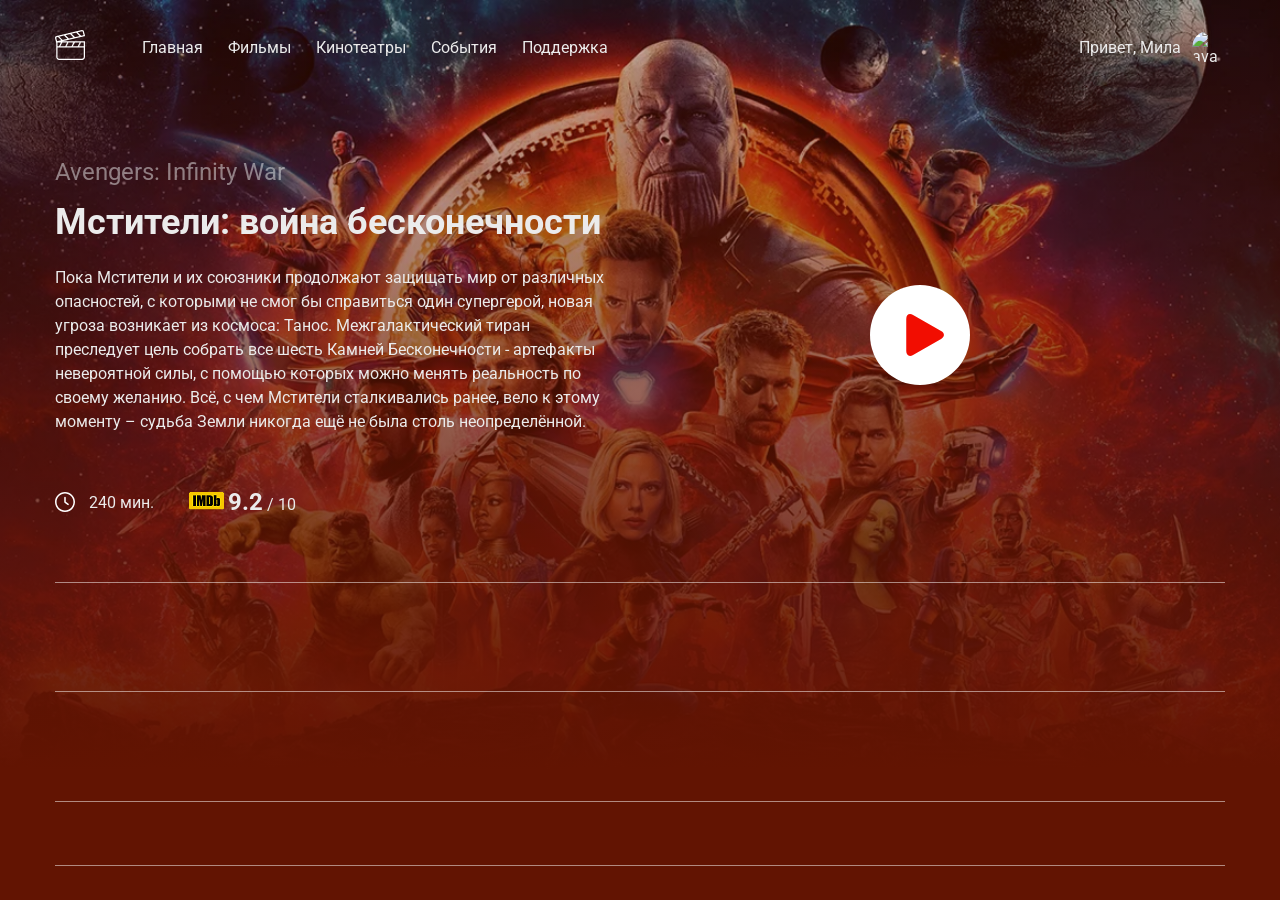
==== Cinema/index.html @ 9cbbdda6 "Add files via upload" ====
<!DOCTYPE html>
<html lang="ru">

<head>
    <meta charset="UTF-8">
    <meta name="viewport" content="width=device-width, initial-scale=1.0">
    <title>Online Cinema</title>
    <link rel="stylesheet" href="css/style.css">

    <link rel="preconnect" href="https://fonts.googleapis.com">
    <link rel="preconnect" href="https://fonts.gstatic.com" crossorigin>
    <link href="https://fonts.googleapis.com/css2?family=Roboto:ital,wght@0,100..900;1,100..900&display=swap"
        rel="stylesheet">
</head>

<body>
    <header class="header">
        <div class="navbar container">
            <a href="/">
                <img src="img/logo.png" alt="logo">
            </a>
            <nav clas="nav">
                <ul class="menu">
                    <li class="menu_item">
                        <a class="menu_link" href="#">Главная</a>
                    </li>
                    <li class="menu_item">
                        <a class="menu_link" href="#">Фильмы</a>
                    </li>
                    <li class="menu_item">
                        <a class="menu_link" href="#">Кинотеатры</a>
                    </li>
                    <li class="menu_item">
                        <a class="menu_link" href="#">События</a>
                    </li>
                    <li class="menu_item">
                        <a class="menu_link" href="#">Поддержка</a>
                    </li>
                </ul>
            </nav>
            <div class="user">
                <span class="">Привет, Мила</span>
                <img class="ava" src="/img/ava.png" alt="ava">
            </div>
        </div>
        <!-- HEADER -->

        <div class="film container">
            <div class="film_info">
                <small class="film_title_small">Avengers: Infinity War</small>
                <h1 class="film_title">Мстители: война бесконечности</h1>
                <p class="film_description">
                    Пока Мстители и их союзники продолжают защищать мир от различных опасностей, с которыми не смог бы
                    справиться один супергерой, новая угроза возникает из космоса: Танос. Межгалактический тиран
                    преследует цель собрать все шесть Камней Бесконечности - артефакты невероятной силы, с помощью
                    которых можно менять реальность по своему желанию. Всё, с чем Мстители сталкивались ранее, вело к
                    этому моменту – судьба Земли никогда ещё не была столь неопределённой.
                </p>
                <div class="film_details">
                    <div class="time">
                        <img src="img/clock.svg" alt="clock" class="time_icon">
                        <span class="time_counter">240 мин.</span>
                    </div>
                    <div class="raiting">
                        <img src="img/imdb.png" alt="IMDB" class="rating_icon">
                        <span class="rating_counter">
                            <strong class="rating_current">9.2</strong> / 10
                        </span>
                    </div>
                </div>
            </div>
            <a class="film_trailer" href="#">
                <svg width="100" height="100" viewBox="0 0 100 100" fill="none" xmlns="http://www.w3.org/2000/svg">
                    <circle cx="50" cy="50" r="50" fill="white" />
                    <g clip-path="url(#clip0_1_158)">
                        <path
                            d="M43.0758 30.0033C39.3071 27.8416 36.2518 29.6125 36.2518 33.9556V66.0059C36.2518 70.3533 39.3071 72.1219 43.0758 69.9623L71.0893 53.8967C74.8592 51.7342 74.8592 48.2306 71.0893 46.0686L43.0758 30.0033Z"
                            fill="#F20D01" />
                    </g>
                    <defs>
                        <clipPath id="clip0_1_158">
                            <rect width="41.8013" height="41.8013" fill="white"
                                transform="translate(34.1837 29.0816)" />
                        </clipPath>
                    </defs>
                </svg>
            </a>
        </div>
        <!-- FILM -->

        <div class="session container">
            <div class="session_date">

            </div>
            <div class="session"
        </div>
    </header>
</body>

</html>
---- Cinema/css/style.css ----
body {
    background-color: #621402;
    font-family: "Roboto", sans-serif;
    margin: 0;
    padding: 0;
}

.container {
    max-width: 1170px;
    margin: auto;
}

.header {
    background: linear-gradient(180deg, rgba(98,20,2,0.31) 0%, #621402 85.62%), url(../img/bg.png) no-repeat center top / cover;
    min-height: 100vh;
}

.navbar {
    padding-top: 30px;
    padding-bottom: 30px;
    display: flex;
    align-items: center;
}

.menu {
    list-style-type: none;
    display: flex;
    margin: 0;
    margin-left: 17px;
}
.menu_item {
    margin-right: 25px;
}

.menu_link {
    color: var(--color_text);
    text-decoration: none;
}
.ava {
    width: 33px;
    height: 33px;
    border-radius: 50%;
}

.user{
    display: flex;
    align-items: center;
    margin-left: auto;
    gap: 11px;
    color: var(--color_text);
}


.film {
    color: var(--color_text);
    margin-top: 60px;
    display: flex;
    align-items: center;
}
.film_title_small {
    opacity: 0.5;
    line-height: 150%;
    font-size: 24px;
}
.film_title {
    font-size: 36px;
    line-height: 42px;
    margin-top: 11px;
    margin-bottom: 23px;
}
.film_description{
    font-size: 16px;
    max-width: 560px;
    line-height: 150%;
}
.film_trailer {
    margin: auto;
}


.film_details {
    margin-top: 50px;
    display: flex;
    align-items: center;
    gap: 35px
}
.time {
    display: flex;
    align-items: center;
    gap: 14px;
}

.rating {
    display: flex;
    align-items: center;
    gap: 14px;
}

.rating_current {
    font-size: 24px;
    line-height: 150%;
}

.session {
    margin-top: 62px;
    border-top: 1px solid hsl(0, 0%, 100%, 0.5);
    border-bottom: 1px solid hsl(0, 0%, 100%, 0.5);
    padding-top: 46px;
    padding-bottom: 63px;
}


/* ROOT */
:root{
    --color_text: rgb(235, 235, 235);
}
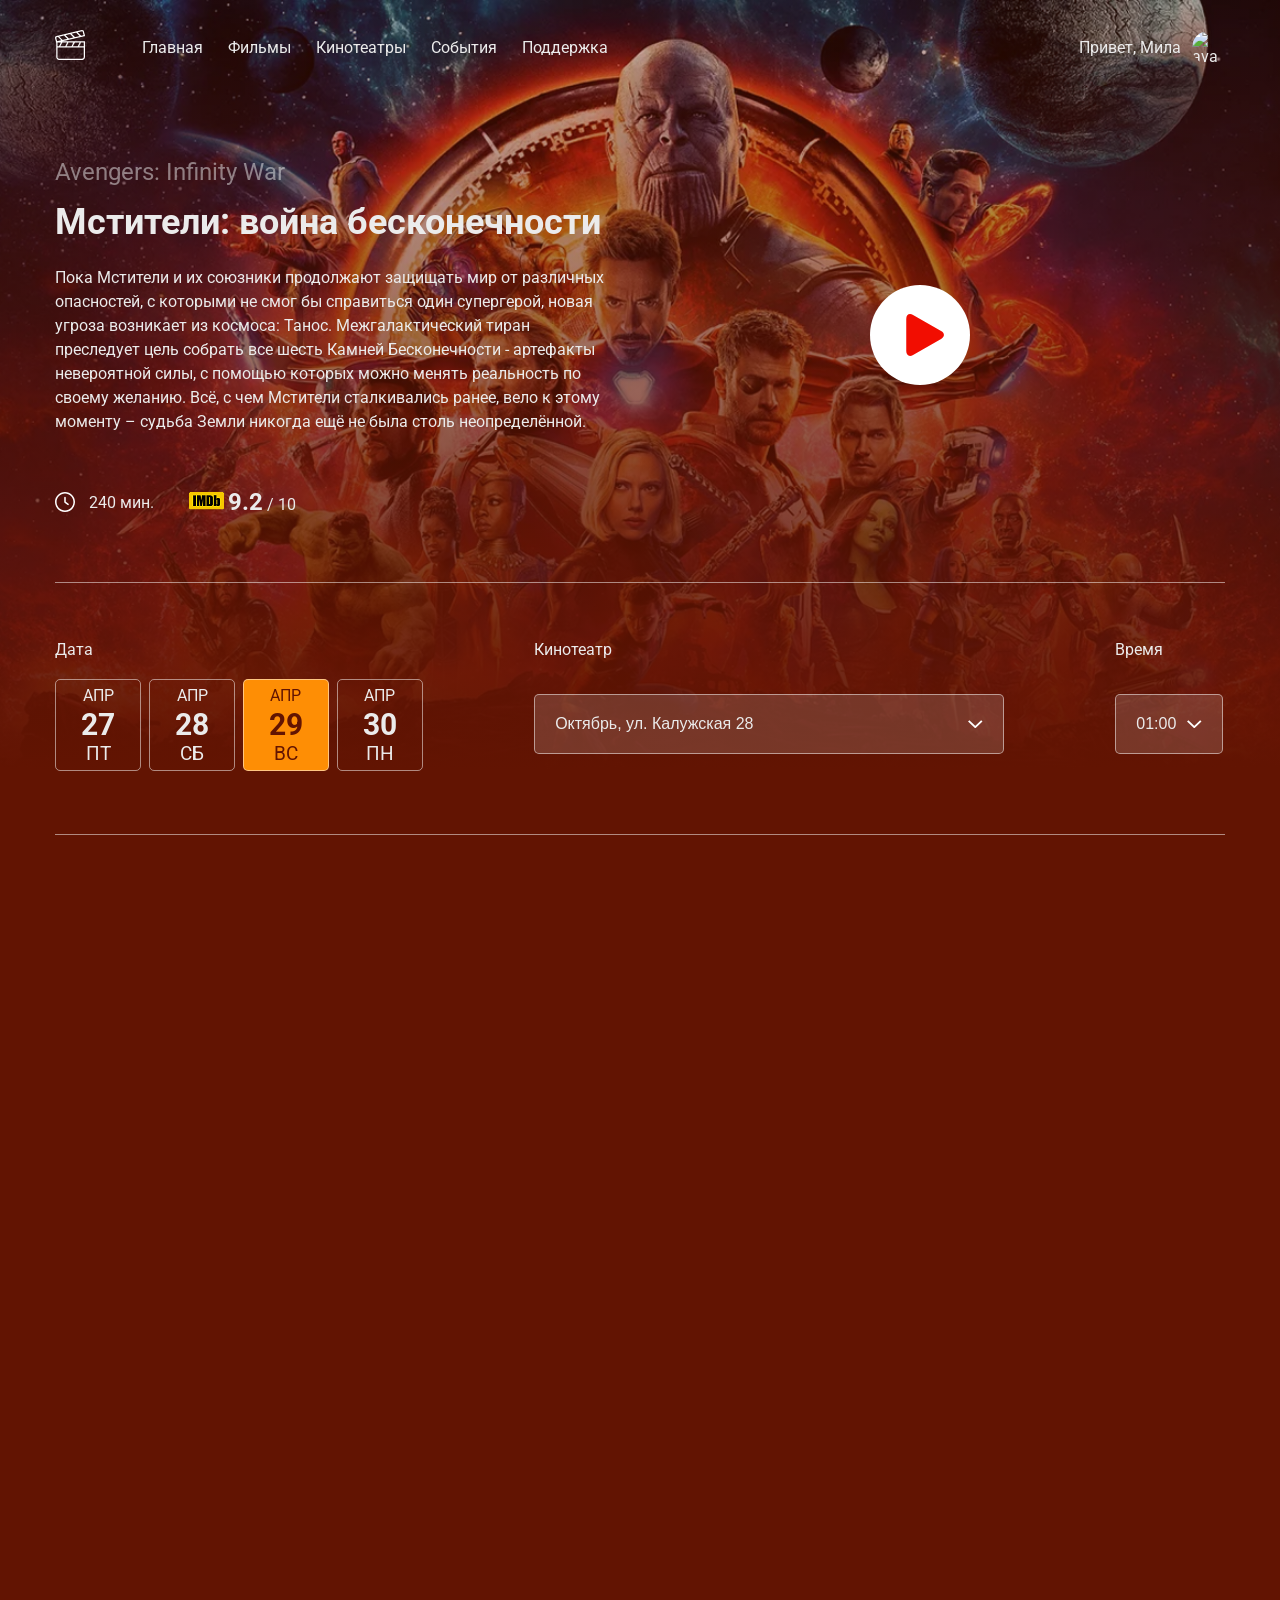
==== commit 576d0983: "Add files via upload" ====
--- a/Cinema/index.html
+++ b/Cinema/index.html
@@ -90,11 +90,71 @@
 
         <div class="session container">
             <div class="session_date">
+                <h1 class="date_title">Дата</h1>
+                <div class="session_container">
+                    <input type="radio" id="d27" name="date">
+                    <label for="d27" class="session_day">
+                        <span class="mouth">АПР</span>
+                        <span class="day">27</span>
+                        <span class="day_week">ПТ</span>
+                    </label>
+
+                    <input type="radio" id="d28" name="date">
+                    <label for="d28" class="session_day">
+                        <span class="mouth">АПР</span>
+                        <span class="day">28</span>
+                        <span class="day_week">СБ</span>
+                    </label>
+
+                    <input type="radio" id="d29" name="date" checked>
+                    <label for="d29" class="session_day">
+                        <span class="mouth">АПР</span>
+                        <span class="day">29</span>
+                        <span class="day_week">ВС</span>
+                    </label>
+
+                    <input type="radio" id="d30" name="date">
+                    <label for="d30" class="session_day">
+                        <span class="mouth">АПР</span>
+                        <span class="day">30</span>
+                        <span class="day_week">ПН</span>
+                    </label>
+                </div>
+            </div>
+
+            <div class="session_cinema">
+                <h1 class="date_title">Кинотеатр</h1>
+                <select name="cinema" id="cinema-select" class="cinema_list" >
+                    <option value="oct">Октябрь, ул. Калужская 28</option>
+                    <option value="cinemaPark">Синема Парк, ш. Космонавтов, 162Б</option>
+                    <option value="kinoMax">Киномакс, ул. Мира, 41/1</option>
+                </select>
 
             </div>
-            <div class="session"
+            <div class="session_time">
+                <h1 class="date_title">Время</h1>
+                <select name="cinema" id="time-select" class="time_list" >
+                    <option value="01:00">01:00</option>
+                    <option value="03:00">03:00</option>
+                    <option value="05:00">05:00</option>
+                    <option value="07:00">07:00</option>
+                    <option value="09:00">09:00</option>
+                    <option value="11:00">11:00</option>
+                    <option value="13:00">13:00</option>
+                    <option value="15:00">15:00</option>
+                    <option value="17:00">17:00</option>
+                    <option value="19:00">19:00</option>
+                    <option value="21:00">21:00</option>
+                    <option value="23:00">23:00</option>
+                </select>
+            </div>
         </div>
     </header>
+    <main>
+        <div class="sits">
+            
+        </div>
+    </main>
 </body>
 
 </html>
--- a/Cinema/css/style.css
+++ b/Cinema/css/style.css
@@ -107,6 +107,164 @@
     border-bottom: 1px solid hsl(0, 0%, 100%, 0.5);
     padding-top: 46px;
     padding-bottom: 63px;
+    display: flex;
+    gap: 9.5%;
+    align-items: top;
+}
+
+.session_date{
+    display: flex;
+    flex-direction: column;
+}
+
+.date_title{
+    color: var(--color_text);
+    font-size: 16px;
+    line-height: 19px;
+    margin-bottom: 20px;
+    font-weight: 400;
+}
+.session_container {
+    display: flex;
+    flex-direction: row;
+    gap: 2%;
+}
+
+.session_container input[type="radio"] {
+  display: none;
+}
+
+.session_day {
+  border: 1px solid hsl(0, 0%, 100%, 0.5);
+  border-radius: 5px;
+  width: 90px;
+  height: 90px;
+  display: flex;
+  flex-direction: column;
+  justify-content: center;
+  align-items: center;
+  gap: 10px;
+  cursor: pointer;
+  transition: all .2s ease;
+}
+
+.session_day:hover {
+  background-color: #FE8E05;
+  color: #621402;
+}
+
+input[type="radio"]:checked + .session_day {
+  background-color: #FE8E05;
+  color: #621402;
+}
+
+/* стили текста */
+.mouth {
+  color: var(--color_text);
+  font-size: 16px;
+  line-height: 19px;
+  font-weight: 400;
+}
+
+.day {
+  font-size: 30px;
+  font-weight: bold;
+  line-height: 19px;
+  color: var(--color_text);
+}
+
+.day_week {
+  color: var(--color_text);
+  font-size: 19px;
+  line-height: 19px;
+  font-weight: 400;
+}
+
+input[type="radio"]:checked + .session_day .mouth,
+input[type="radio"]:checked + .session_day .day,
+input[type="radio"]:checked + .session_day .day_week {
+  color: #621402;
+}
+
+
+.cinema_list {
+    margin-top: 15px;
+    border-radius: 5px;
+    color: var(--color_text);
+    font-size: 16px;
+    font-weight: 400;
+    line-height: 150%;
+    border: 1px solid hsl(0, 0%, 100%, 0.5);
+    background-color: hsl(0, 0%, 100%, 0.15);
+    height: 60px;
+    width: 470px;
+
+    padding-left: 20px;
+    padding-right: 20px;
+
+    appearance: none;
+    -webkit-appearance: none;
+    -moz-appearance: none;
+
+    background-image: url("../img/Arrow.svg");
+    background-repeat: no-repeat;
+    background-position: right 20px center;
+    background-size: 15px;
+}
+
+.cinema_list:focus {
+    border: 1px solid hsl(0, 0%, 100%, 0.5);
+    outline: none;
+}
+
+.cinema_list option {
+    border: 1px solid hsl(0, 0%, 100%, 0.5);
+    background-color: #621402;
+    color: var(--color_text);
+    padding: 10px;
+}
+
+
+.time_list {
+    margin-top: 15px;
+    border-radius: 5px;
+    color: var(--color_text);
+    font-size: 16px;
+    font-weight: 400;
+    line-height: 150%;
+    border: 1px solid hsl(0, 0%, 100%, 0.5);
+    background-color: hsl(0, 0%, 100%, 0.15);
+    height: 60px;
+    width: 108px;
+
+    padding-left: 20px;
+    padding-right: 20px;
+
+    appearance: none;
+    -webkit-appearance: none;
+    -moz-appearance: none;
+
+    background-image: url("../img/Arrow.svg");
+    background-repeat: no-repeat;
+    background-position: right 20px center;
+    background-size: 15px;
+}
+
+.time_list:focus {
+    border: 1px solid hsl(0, 0%, 100%, 0.5);
+    outline: none;
+}
+
+.time_list option {
+    border: 1px solid hsl(0, 0%, 100%, 0.5);
+    background-color: #621402;
+    color: var(--color_text);
+    padding: 10px;
+}
+
+/* STIS */
+.sits {
+    height: 100vh;
 }
 
 
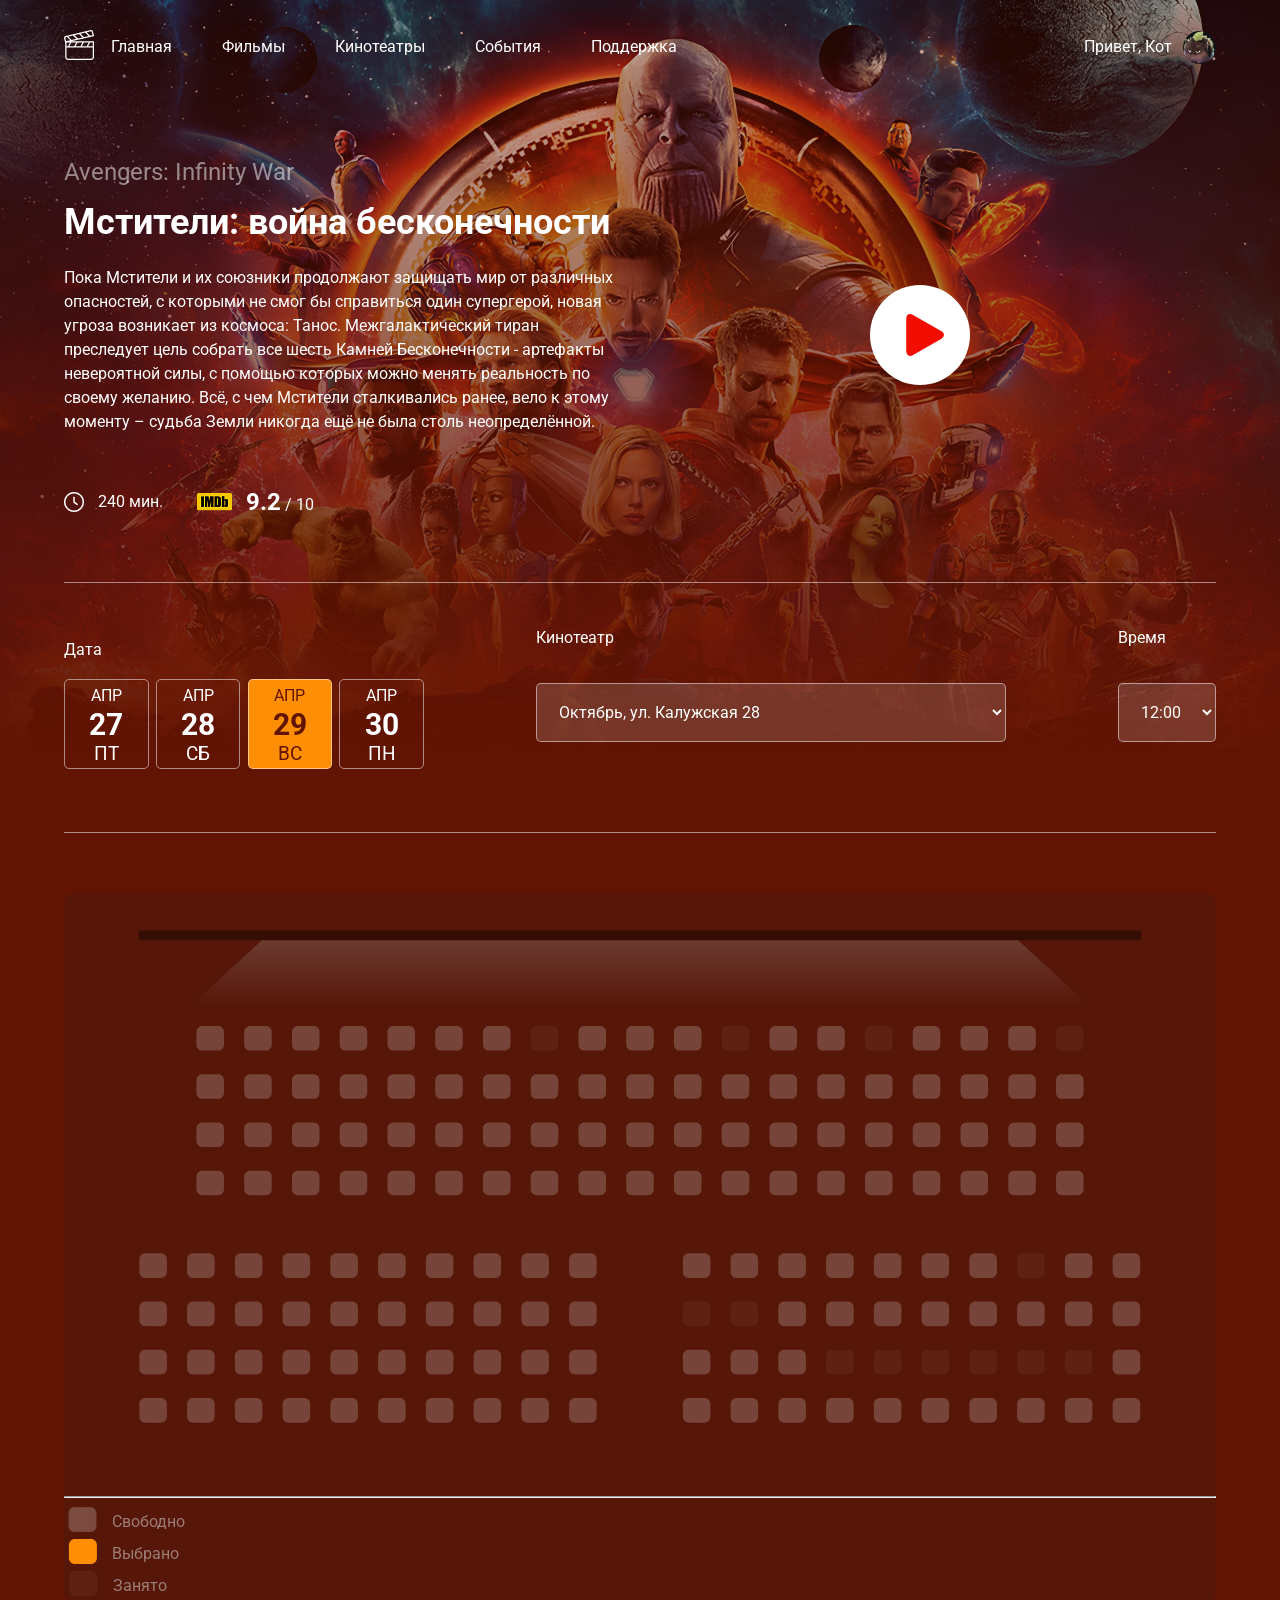
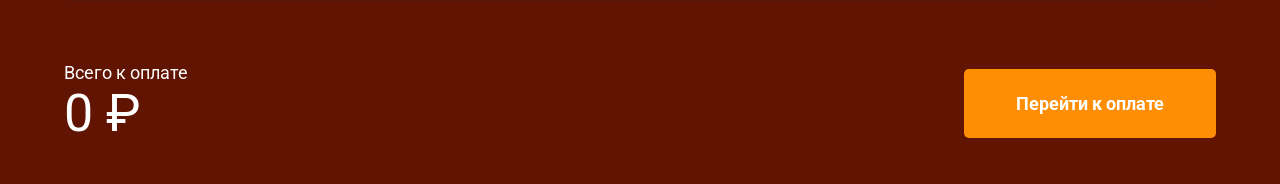
==== commit ee1b0166: "Add files via upload" ====
--- a/Cinema/index.html
+++ b/Cinema/index.html
@@ -1,160 +1,791 @@
 <!DOCTYPE html>
 <html lang="ru">
-
-<head>
-    <meta charset="UTF-8">
-    <meta name="viewport" content="width=device-width, initial-scale=1.0">
-    <title>Online Cinema</title>
-    <link rel="stylesheet" href="css/style.css">
-
-    <link rel="preconnect" href="https://fonts.googleapis.com">
-    <link rel="preconnect" href="https://fonts.gstatic.com" crossorigin>
-    <link href="https://fonts.googleapis.com/css2?family=Roboto:ital,wght@0,100..900;1,100..900&display=swap"
-        rel="stylesheet">
-</head>
-
-<body>
+  <head>
+    <meta charset="UTF-8" />
+    <meta http-equiv="X-UA-Compatible" content="IE=edge" />
+    <meta name="viewport" content="width=device-width, initial-scale=1.0" />
+    <title>Кинотеатр</title>
+    <link rel="preconnect" href="https://fonts.googleapis.com" />
+    <link rel="preconnect" href="https://fonts.gstatic.com" crossorigin />
+    <link
+      href="https://fonts.googleapis.com/css2?family=Roboto:wght@400;700&display=swap"
+      rel="stylesheet"
+    />
+    <link rel="stylesheet" href="CSS/normalize.css" />
+    <link
+      rel="stylesheet"
+      href="https://cdn.jsdelivr.net/npm/@fancyapps/ui@4.0/dist/fancybox.css"
+    />
+    <link rel="stylesheet" href="CSS/style.css" />
+  </head>
+  <body>
     <header class="header">
-        <div class="navbar container">
-            <a href="/">
-                <img src="img/logo.png" alt="logo">
-            </a>
-            <nav clas="nav">
-                <ul class="menu">
-                    <li class="menu_item">
-                        <a class="menu_link" href="#">Главная</a>
-                    </li>
-                    <li class="menu_item">
-                        <a class="menu_link" href="#">Фильмы</a>
-                    </li>
-                    <li class="menu_item">
-                        <a class="menu_link" href="#">Кинотеатры</a>
-                    </li>
-                    <li class="menu_item">
-                        <a class="menu_link" href="#">События</a>
-                    </li>
-                    <li class="menu_item">
-                        <a class="menu_link" href="#">Поддержка</a>
-                    </li>
-                </ul>
-            </nav>
-            <div class="user">
-                <span class="">Привет, Мила</span>
-                <img class="ava" src="/img/ava.png" alt="ava">
+      <div class="navbar container">
+        <a href="/">
+          <img src="IMG/logo.png" alt="logo" />
+        </a>
+        <nav class="nav">
+          <button class="m-menu">
+            <svg
+              width="15"
+              height="11"
+              viewBox="0 0 15 11"
+              fill="none"
+              xmlns="http://www.w3.org/2000/svg"
+            >
+              <line y1="0.5" x2="15" y2="0.5" stroke="white" />
+              <line y1="5.5" x2="15" y2="5.5" stroke="white" />
+              <line y1="10.5" x2="15" y2="10.5" stroke="white" />
+            </svg>
+          </button>
+          <ul class="menu">
+            <li class="menu-item">
+              <a href="#1" class="menu-link">Главная</a>
+            </li>
+            <li class="menu-item">
+              <a href="#2" class="menu-link">Фильмы</a>
+            </li>
+            <li class="menu-item">
+              <a href="#3" class="menu-link">Кинотеатры</a>
+            </li>
+            <li class="menu-item">
+              <a
+                href="https://ru.wikipedia.org/wiki/%D0%9C%D1%81%D1%82%D0%B8%D1%82%D0%B5%D0%BB%D0%B8:_%D0%92%D0%BE%D0%B9%D0%BD%D0%B0_%D0%B1%D0%B5%D1%81%D0%BA%D0%BE%D0%BD%D0%B5%D1%87%D0%BD%D0%BE%D1%81%D1%82%D0%B8"
+                class="menu-link"
+                >События</a
+              >
+            </li>
+            <li class="menu-item">
+              <a
+                href="https://pomoschryadom.ru/category/helplines"
+                class="menu-link"
+                >Поддержка</a
+              >
+            </li>
+          </ul>
+        </nav>
+        <div class="user">
+          <span>Привет, Кот</span>
+          <img class="avatar" src="IMG/Rectangle.jfif" alt="Мила" />
+        </div>
+      </div>
+      <!-- /.navbar -->
+
+      <div class="film container">
+        <div class="film-info">
+          <small id="1" class="film-title-small">Avengers: Infinity War</small>
+          <h1 id="2" class="film-title">Мстители: война бесконечности</h1>
+          <p class="film-description">
+            Пока Мстители и их союзники продолжают защищать мир от различных
+            опасностей, с которыми не смог бы справиться один супергерой, новая
+            угроза возникает из космоса: Танос. Межгалактический тиран
+            преследует цель собрать все шесть Камней Бесконечности - артефакты
+            невероятной силы, с помощью которых можно менять реальность по
+            своему желанию. Всё, с чем Мстители сталкивались ранее, вело к этому
+            моменту – судьба Земли никогда ещё не была столь неопределённой.
+          </p>
+          <div class="film-details">
+            <div class="time">
+              <img src="IMG/clock 1.png" alt="Время" class="time-icon" />
+              <span class="time-counter">240 мин.</span>
             </div>
+            <div class="rating">
+              <img src="IMG/imdb.png" alt="imdb" class="rating-icon" />
+              <span class="rating-counter">
+                <strong class="rating-current">9.2</strong> / 10
+              </span>
+            </div>
+          </div>
+          <!-- /.film-details -->
         </div>
-        <!-- HEADER -->
-
-        <div class="film container">
-            <div class="film_info">
-                <small class="film_title_small">Avengers: Infinity War</small>
-                <h1 class="film_title">Мстители: война бесконечности</h1>
-                <p class="film_description">
-                    Пока Мстители и их союзники продолжают защищать мир от различных опасностей, с которыми не смог бы
-                    справиться один супергерой, новая угроза возникает из космоса: Танос. Межгалактический тиран
-                    преследует цель собрать все шесть Камней Бесконечности - артефакты невероятной силы, с помощью
-                    которых можно менять реальность по своему желанию. Всё, с чем Мстители сталкивались ранее, вело к
-                    этому моменту – судьба Земли никогда ещё не была столь неопределённой.
-                </p>
-                <div class="film_details">
-                    <div class="time">
-                        <img src="img/clock.svg" alt="clock" class="time_icon">
-                        <span class="time_counter">240 мин.</span>
-                    </div>
-                    <div class="raiting">
-                        <img src="img/imdb.png" alt="IMDB" class="rating_icon">
-                        <span class="rating_counter">
-                            <strong class="rating_current">9.2</strong> / 10
-                        </span>
-                    </div>
-                </div>
-            </div>
-            <a class="film_trailer" href="#">
-                <svg width="100" height="100" viewBox="0 0 100 100" fill="none" xmlns="http://www.w3.org/2000/svg">
-                    <circle cx="50" cy="50" r="50" fill="white" />
-                    <g clip-path="url(#clip0_1_158)">
-                        <path
-                            d="M43.0758 30.0033C39.3071 27.8416 36.2518 29.6125 36.2518 33.9556V66.0059C36.2518 70.3533 39.3071 72.1219 43.0758 69.9623L71.0893 53.8967C74.8592 51.7342 74.8592 48.2306 71.0893 46.0686L43.0758 30.0033Z"
-                            fill="#F20D01" />
-                    </g>
-                    <defs>
-                        <clipPath id="clip0_1_158">
-                            <rect width="41.8013" height="41.8013" fill="white"
-                                transform="translate(34.1837 29.0816)" />
-                        </clipPath>
-                    </defs>
-                </svg>
-            </a>
+        <a href="#" id="open-video" class="film-trailer">
+          <div id="video-container">
+            <svg
+              width="100"
+              height="100"
+              viewBox="0 0 100 100"
+              fill="none"
+              xmlns="http://www.w3.org/2000/svg"
+            >
+              <circle cx="50" cy="50" r="50" fill="white" />
+              <g clip-path="url(#clip0_1_158)">
+                <path
+                  d="M43.0758 30.0033C39.3071 27.8416 36.2518 29.6125 36.2518 33.9556V66.0059C36.2518 70.3533 39.3071 72.1219 43.0758 69.9623L71.0893 53.8967C74.8592 51.7342 74.8592 48.2306 71.0893 46.0686L43.0758 30.0033Z"
+                  fill="#F20D01"
+                />
+              </g>
+              <defs>
+                <clipPath id="clip0_1_158">
+                  <rect
+                    width="41.8013"
+                    height="41.8013"
+                    fill="white"
+                    transform="translate(34.1837 29.0816)"
+                  />
+                </clipPath>
+              </defs>
+            </svg>
+          </div>
+        </a>
+      </div>
+      <!-- /.film -->
+
+      <div class="session container">
+        <div class="session_date">
+          <h1 class="date_title">Дата</h1>
+          <div class="session_container">
+            <input type="radio" id="d27" name="date" />
+            <label for="d27" class="session_day">
+              <span class="mouth">АПР</span>
+              <span class="day">27</span>
+              <span class="day_week">ПТ</span>
+            </label>
+
+            <input type="radio" id="d28" name="date" />
+            <label for="d28" class="session_day">
+              <span class="mouth">АПР</span>
+              <span class="day">28</span>
+              <span class="day_week">СБ</span>
+            </label>
+
+            <input type="radio" id="d29" name="date" checked />
+            <label for="d29" class="session_day">
+              <span class="mouth">АПР</span>
+              <span class="day">29</span>
+              <span class="day_week">ВС</span>
+            </label>
+
+            <input type="radio" id="d30" name="date" />
+            <label for="d30" class="session_day">
+              <span class="mouth">АПР</span>
+              <span class="day">30</span>
+              <span class="day_week">ПН</span>
+            </label>
+          </div>
         </div>
-        <!-- FILM -->
-
-        <div class="session container">
-            <div class="session_date">
-                <h1 class="date_title">Дата</h1>
-                <div class="session_container">
-                    <input type="radio" id="d27" name="date">
-                    <label for="d27" class="session_day">
-                        <span class="mouth">АПР</span>
-                        <span class="day">27</span>
-                        <span class="day_week">ПТ</span>
-                    </label>
-
-                    <input type="radio" id="d28" name="date">
-                    <label for="d28" class="session_day">
-                        <span class="mouth">АПР</span>
-                        <span class="day">28</span>
-                        <span class="day_week">СБ</span>
-                    </label>
-
-                    <input type="radio" id="d29" name="date" checked>
-                    <label for="d29" class="session_day">
-                        <span class="mouth">АПР</span>
-                        <span class="day">29</span>
-                        <span class="day_week">ВС</span>
-                    </label>
-
-                    <input type="radio" id="d30" name="date">
-                    <label for="d30" class="session_day">
-                        <span class="mouth">АПР</span>
-                        <span class="day">30</span>
-                        <span class="day_week">ПН</span>
-                    </label>
-                </div>
-            </div>
-
-            <div class="session_cinema">
-                <h1 class="date_title">Кинотеатр</h1>
-                <select name="cinema" id="cinema-select" class="cinema_list" >
-                    <option value="oct">Октябрь, ул. Калужская 28</option>
-                    <option value="cinemaPark">Синема Парк, ш. Космонавтов, 162Б</option>
-                    <option value="kinoMax">Киномакс, ул. Мира, 41/1</option>
-                </select>
-
-            </div>
-            <div class="session_time">
-                <h1 class="date_title">Время</h1>
-                <select name="cinema" id="time-select" class="time_list" >
-                    <option value="01:00">01:00</option>
-                    <option value="03:00">03:00</option>
-                    <option value="05:00">05:00</option>
-                    <option value="07:00">07:00</option>
-                    <option value="09:00">09:00</option>
-                    <option value="11:00">11:00</option>
-                    <option value="13:00">13:00</option>
-                    <option value="15:00">15:00</option>
-                    <option value="17:00">17:00</option>
-                    <option value="19:00">19:00</option>
-                    <option value="21:00">21:00</option>
-                    <option value="23:00">23:00</option>
-                </select>
-            </div>
+        <!-- /.date -->
+        <div class="session-cinema">
+          <span id="3" class="session-label">Кинотеатр</span>
+          <select class="select select-cinema" name="cinema">
+            <option value="Октябрь, ул. Калужская 28">
+              Октябрь, ул. Калужская 28
+            </option>
+            <option value="Ленина, ул. Пушкинская 12">
+              Ленина, ул. Пушкинская 12
+            </option>
+            <option value="Зубарева, ул. Современная 8">
+              Зубарева, ул. Современная 8
+            </option>
+            <option value="Черепанова, ул. Горловая 32">
+              Черепанова, ул. Горловая 32
+            </option>
+          </select>
         </div>
+        <!-- /.cinema -->
+        <div class="session-time">
+          <span class="session-label">Время</span>
+          <select class="select" name="time">
+            <option value="12:00">12:00</option>
+            <option value="16:00">16:00</option>
+            <option value="20:00">20:00</option>
+            <option value="00:00">00:00</option>
+          </select>
+        </div>
+        <!-- /.session-time -->
+      </div>
+      <!-- /.session -->
     </header>
-    <main>
-        <div class="sits">
-            
-        </div>
-    </main>
-</body>
-
-</html>+
+    <div class="scheme container">
+      <svg
+        class="scheme-svg"
+        viewBox="0 0 1170 600"
+        fill="none"
+        xmlns="http://www.w3.org/2000/svg"
+      >
+        <path
+          class="light"
+          d="M128 115L201.04 48H968.96L1042 115H128Z"
+          fill="url(#paint0_linear_13_374)"
+        />
+        <line
+          x1="76"
+          y1="43"
+          x2="1094"
+          y2="43"
+          stroke="black"
+          stroke-opacity="0.39"
+          stroke-width="10"
+        />
+        <path
+          d="M156.5 135C159.814 135 162.5 137.686 162.5 141V154C162.5 157.314 159.814 160 156.5 160H140.5C137.186 160 134.5 157.314 134.5 154V141C134.5 137.686 137.186 135 140.5 135H156.5Z"
+        />
+        <path
+          d="M205 135C208.314 135 211 137.686 211 141V154C211 157.314 208.314 160 205 160H189C185.686 160 183 157.314 183 154V141C183 137.686 185.686 135 189 135H205Z"
+        />
+        <path
+          d="M253.5 135C256.814 135 259.5 137.686 259.5 141V154C259.5 157.314 256.814 160 253.5 160H237.5C234.186 160 231.5 157.314 231.5 154V141C231.5 137.686 234.186 135 237.5 135H253.5Z"
+        />
+        <path
+          d="M302 135C305.314 135 308 137.686 308 141V154C308 157.314 305.314 160 302 160H286C282.686 160 280 157.314 280 154V141C280 137.686 282.686 135 286 135H302Z"
+        />
+        <path
+          d="M350.5 135C353.814 135 356.5 137.686 356.5 141V154C356.5 157.314 353.814 160 350.5 160H334.5C331.186 160 328.5 157.314 328.5 154V141C328.5 137.686 331.186 135 334.5 135H350.5Z"
+        />
+        <path
+          d="M399 135C402.314 135 405 137.686 405 141V154C405 157.314 402.314 160 399 160H383C379.686 160 377 157.314 377 154V141C377 137.686 379.686 135 383 135H399Z"
+        />
+        <path
+          d="M447.5 135C450.814 135 453.5 137.686 453.5 141V154C453.5 157.314 450.814 160 447.5 160H431.5C428.186 160 425.5 157.314 425.5 154V141C425.5 137.686 428.186 135 431.5 135H447.5Z"
+        />
+        <path
+          class="booked"
+          d="M496 135C499.314 135 502 137.686 502 141V154C502 157.314 499.314 160 496 160H480C476.686 160 474 157.314 474 154V141C474 137.686 476.686 135 480 135H496Z"
+        />
+        <path
+          d="M544.5 135C547.814 135 550.5 137.686 550.5 141V154C550.5 157.314 547.814 160 544.5 160H528.5C525.186 160 522.5 157.314 522.5 154V141C522.5 137.686 525.186 135 528.5 135H544.5Z"
+        />
+        <path
+          d="M593 135C596.314 135 599 137.686 599 141V154C599 157.314 596.314 160 593 160H577C573.686 160 571 157.314 571 154V141C571 137.686 573.686 135 577 135H593Z"
+        />
+        <path
+          d="M641.5 135C644.814 135 647.5 137.686 647.5 141V154C647.5 157.314 644.814 160 641.5 160H625.5C622.186 160 619.5 157.314 619.5 154V141C619.5 137.686 622.186 135 625.5 135H641.5Z"
+        />
+        <path
+          class="booked"
+          d="M690 135C693.314 135 696 137.686 696 141V154C696 157.314 693.314 160 690 160H674C670.686 160 668 157.314 668 154V141C668 137.686 670.686 135 674 135H690Z"
+        />
+        <path
+          d="M738.5 135C741.814 135 744.5 137.686 744.5 141V154C744.5 157.314 741.814 160 738.5 160H722.5C719.186 160 716.5 157.314 716.5 154V141C716.5 137.686 719.186 135 722.5 135H738.5Z"
+        />
+        <path
+          d="M787 135C790.314 135 793 137.686 793 141V154C793 157.314 790.314 160 787 160H771C767.686 160 765 157.314 765 154V141C765 137.686 767.686 135 771 135H787Z"
+        />
+        <path
+          class="booked"
+          d="M835.5 135C838.814 135 841.5 137.686 841.5 141V154C841.5 157.314 838.814 160 835.5 160H819.5C816.186 160 813.5 157.314 813.5 154V141C813.5 137.686 816.186 135 819.5 135H835.5Z"
+        />
+        <path
+          d="M884 135C887.314 135 890 137.686 890 141V154C890 157.314 887.314 160 884 160H868C864.686 160 862 157.314 862 154V141C862 137.686 864.686 135 868 135H884Z"
+        />
+        <path
+          d="M932.5 135C935.814 135 938.5 137.686 938.5 141V154C938.5 157.314 935.814 160 932.5 160H916.5C913.186 160 910.5 157.314 910.5 154V141C910.5 137.686 913.186 135 916.5 135H932.5Z"
+        />
+        <path
+          d="M981 135C984.314 135 987 137.686 987 141V154C987 157.314 984.314 160 981 160H965C961.686 160 959 157.314 959 154V141C959 137.686 961.686 135 965 135H981Z"
+        />
+        <path
+          class="booked"
+          d="M1029.5 135C1032.81 135 1035.5 137.686 1035.5 141V154C1035.5 157.314 1032.81 160 1029.5 160H1013.5C1010.19 160 1007.5 157.314 1007.5 154V141C1007.5 137.686 1010.19 135 1013.5 135H1029.5Z"
+        />
+        <path
+          d="M156.5 184C159.814 184 162.5 186.686 162.5 190V203C162.5 206.314 159.814 209 156.5 209H140.5C137.186 209 134.5 206.314 134.5 203V190C134.5 186.686 137.186 184 140.5 184H156.5Z"
+        />
+        <path
+          d="M205 184C208.314 184 211 186.686 211 190V203C211 206.314 208.314 209 205 209H189C185.686 209 183 206.314 183 203V190C183 186.686 185.686 184 189 184H205Z"
+        />
+        <path
+          d="M253.5 184C256.814 184 259.5 186.686 259.5 190V203C259.5 206.314 256.814 209 253.5 209H237.5C234.186 209 231.5 206.314 231.5 203V190C231.5 186.686 234.186 184 237.5 184H253.5Z"
+        />
+        <path
+          d="M302 184C305.314 184 308 186.686 308 190V203C308 206.314 305.314 209 302 209H286C282.686 209 280 206.314 280 203V190C280 186.686 282.686 184 286 184H302Z"
+        />
+        <path
+          d="M350.5 184C353.814 184 356.5 186.686 356.5 190V203C356.5 206.314 353.814 209 350.5 209H334.5C331.186 209 328.5 206.314 328.5 203V190C328.5 186.686 331.186 184 334.5 184H350.5Z"
+        />
+        <path
+          d="M399 184C402.314 184 405 186.686 405 190V203C405 206.314 402.314 209 399 209H383C379.686 209 377 206.314 377 203V190C377 186.686 379.686 184 383 184H399Z"
+        />
+        <path
+          d="M447.5 184C450.814 184 453.5 186.686 453.5 190V203C453.5 206.314 450.814 209 447.5 209H431.5C428.186 209 425.5 206.314 425.5 203V190C425.5 186.686 428.186 184 431.5 184H447.5Z"
+        />
+        <path
+          d="M496 184C499.314 184 502 186.686 502 190V203C502 206.314 499.314 209 496 209H480C476.686 209 474 206.314 474 203V190C474 186.686 476.686 184 480 184H496Z"
+        />
+        <path
+          d="M544.5 184C547.814 184 550.5 186.686 550.5 190V203C550.5 206.314 547.814 209 544.5 209H528.5C525.186 209 522.5 206.314 522.5 203V190C522.5 186.686 525.186 184 528.5 184H544.5Z"
+        />
+        <path
+          d="M593 184C596.314 184 599 186.686 599 190V203C599 206.314 596.314 209 593 209H577C573.686 209 571 206.314 571 203V190C571 186.686 573.686 184 577 184H593Z"
+        />
+        <path
+          d="M641.5 184C644.814 184 647.5 186.686 647.5 190V203C647.5 206.314 644.814 209 641.5 209H625.5C622.186 209 619.5 206.314 619.5 203V190C619.5 186.686 622.186 184 625.5 184H641.5Z"
+        />
+        <path
+          d="M690 184C693.314 184 696 186.686 696 190V203C696 206.314 693.314 209 690 209H674C670.686 209 668 206.314 668 203V190C668 186.686 670.686 184 674 184H690Z"
+        />
+        <path
+          d="M738.5 184C741.814 184 744.5 186.686 744.5 190V203C744.5 206.314 741.814 209 738.5 209H722.5C719.186 209 716.5 206.314 716.5 203V190C716.5 186.686 719.186 184 722.5 184H738.5Z"
+        />
+        <path
+          d="M787 184C790.314 184 793 186.686 793 190V203C793 206.314 790.314 209 787 209H771C767.686 209 765 206.314 765 203V190C765 186.686 767.686 184 771 184H787Z"
+        />
+        <path
+          d="M835.5 184C838.814 184 841.5 186.686 841.5 190V203C841.5 206.314 838.814 209 835.5 209H819.5C816.186 209 813.5 206.314 813.5 203V190C813.5 186.686 816.186 184 819.5 184H835.5Z"
+        />
+        <path
+          d="M884 184C887.314 184 890 186.686 890 190V203C890 206.314 887.314 209 884 209H868C864.686 209 862 206.314 862 203V190C862 186.686 864.686 184 868 184H884Z"
+        />
+        <path
+          d="M932.5 184C935.814 184 938.5 186.686 938.5 190V203C938.5 206.314 935.814 209 932.5 209H916.5C913.186 209 910.5 206.314 910.5 203V190C910.5 186.686 913.186 184 916.5 184H932.5Z"
+        />
+        <path
+          d="M981 184C984.314 184 987 186.686 987 190V203C987 206.314 984.314 209 981 209H965C961.686 209 959 206.314 959 203V190C959 186.686 961.686 184 965 184H981Z"
+        />
+        <path
+          d="M1029.5 184C1032.81 184 1035.5 186.686 1035.5 190V203C1035.5 206.314 1032.81 209 1029.5 209H1013.5C1010.19 209 1007.5 206.314 1007.5 203V190C1007.5 186.686 1010.19 184 1013.5 184H1029.5Z"
+        />
+        <path
+          d="M156.5 233C159.814 233 162.5 235.686 162.5 239V252C162.5 255.314 159.814 258 156.5 258H140.5C137.186 258 134.5 255.314 134.5 252V239C134.5 235.686 137.186 233 140.5 233H156.5Z"
+        />
+        <path
+          d="M205 233C208.314 233 211 235.686 211 239V252C211 255.314 208.314 258 205 258H189C185.686 258 183 255.314 183 252V239C183 235.686 185.686 233 189 233H205Z"
+        />
+        <path
+          d="M253.5 233C256.814 233 259.5 235.686 259.5 239V252C259.5 255.314 256.814 258 253.5 258H237.5C234.186 258 231.5 255.314 231.5 252V239C231.5 235.686 234.186 233 237.5 233H253.5Z"
+        />
+        <path
+          d="M302 233C305.314 233 308 235.686 308 239V252C308 255.314 305.314 258 302 258H286C282.686 258 280 255.314 280 252V239C280 235.686 282.686 233 286 233H302Z"
+        />
+        <path
+          d="M350.5 233C353.814 233 356.5 235.686 356.5 239V252C356.5 255.314 353.814 258 350.5 258H334.5C331.186 258 328.5 255.314 328.5 252V239C328.5 235.686 331.186 233 334.5 233H350.5Z"
+        />
+        <path
+          d="M399 233C402.314 233 405 235.686 405 239V252C405 255.314 402.314 258 399 258H383C379.686 258 377 255.314 377 252V239C377 235.686 379.686 233 383 233H399Z"
+        />
+        <path
+          d="M447.5 233C450.814 233 453.5 235.686 453.5 239V252C453.5 255.314 450.814 258 447.5 258H431.5C428.186 258 425.5 255.314 425.5 252V239C425.5 235.686 428.186 233 431.5 233H447.5Z"
+        />
+        <path
+          d="M496 233C499.314 233 502 235.686 502 239V252C502 255.314 499.314 258 496 258H480C476.686 258 474 255.314 474 252V239C474 235.686 476.686 233 480 233H496Z"
+        />
+        <path
+          d="M544.5 233C547.814 233 550.5 235.686 550.5 239V252C550.5 255.314 547.814 258 544.5 258H528.5C525.186 258 522.5 255.314 522.5 252V239C522.5 235.686 525.186 233 528.5 233H544.5Z"
+        />
+        <path
+          d="M593 233C596.314 233 599 235.686 599 239V252C599 255.314 596.314 258 593 258H577C573.686 258 571 255.314 571 252V239C571 235.686 573.686 233 577 233H593Z"
+        />
+        <path
+          d="M641.5 233C644.814 233 647.5 235.686 647.5 239V252C647.5 255.314 644.814 258 641.5 258H625.5C622.186 258 619.5 255.314 619.5 252V239C619.5 235.686 622.186 233 625.5 233H641.5Z"
+        />
+        <path
+          d="M690 233C693.314 233 696 235.686 696 239V252C696 255.314 693.314 258 690 258H674C670.686 258 668 255.314 668 252V239C668 235.686 670.686 233 674 233H690Z"
+        />
+        <path
+          d="M738.5 233C741.814 233 744.5 235.686 744.5 239V252C744.5 255.314 741.814 258 738.5 258H722.5C719.186 258 716.5 255.314 716.5 252V239C716.5 235.686 719.186 233 722.5 233H738.5Z"
+        />
+        <path
+          d="M787 233C790.314 233 793 235.686 793 239V252C793 255.314 790.314 258 787 258H771C767.686 258 765 255.314 765 252V239C765 235.686 767.686 233 771 233H787Z"
+        />
+        <path
+          d="M835.5 233C838.814 233 841.5 235.686 841.5 239V252C841.5 255.314 838.814 258 835.5 258H819.5C816.186 258 813.5 255.314 813.5 252V239C813.5 235.686 816.186 233 819.5 233H835.5Z"
+        />
+        <path
+          d="M884 233C887.314 233 890 235.686 890 239V252C890 255.314 887.314 258 884 258H868C864.686 258 862 255.314 862 252V239C862 235.686 864.686 233 868 233H884Z"
+        />
+        <path
+          d="M932.5 233C935.814 233 938.5 235.686 938.5 239V252C938.5 255.314 935.814 258 932.5 258H916.5C913.186 258 910.5 255.314 910.5 252V239C910.5 235.686 913.186 233 916.5 233H932.5Z"
+        />
+        <path
+          d="M981 233C984.314 233 987 235.686 987 239V252C987 255.314 984.314 258 981 258H965C961.686 258 959 255.314 959 252V239C959 235.686 961.686 233 965 233H981Z"
+        />
+        <path
+          d="M1029.5 233C1032.81 233 1035.5 235.686 1035.5 239V252C1035.5 255.314 1032.81 258 1029.5 258H1013.5C1010.19 258 1007.5 255.314 1007.5 252V239C1007.5 235.686 1010.19 233 1013.5 233H1029.5Z"
+        />
+        <path
+          d="M156.5 282C159.814 282 162.5 284.686 162.5 288V301C162.5 304.314 159.814 307 156.5 307H140.5C137.186 307 134.5 304.314 134.5 301V288C134.5 284.686 137.186 282 140.5 282H156.5Z"
+        />
+        <path
+          d="M205 282C208.314 282 211 284.686 211 288V301C211 304.314 208.314 307 205 307H189C185.686 307 183 304.314 183 301V288C183 284.686 185.686 282 189 282H205Z"
+        />
+        <path
+          d="M253.5 282C256.814 282 259.5 284.686 259.5 288V301C259.5 304.314 256.814 307 253.5 307H237.5C234.186 307 231.5 304.314 231.5 301V288C231.5 284.686 234.186 282 237.5 282H253.5Z"
+        />
+        <path
+          d="M302 282C305.314 282 308 284.686 308 288V301C308 304.314 305.314 307 302 307H286C282.686 307 280 304.314 280 301V288C280 284.686 282.686 282 286 282H302Z"
+        />
+        <path
+          d="M350.5 282C353.814 282 356.5 284.686 356.5 288V301C356.5 304.314 353.814 307 350.5 307H334.5C331.186 307 328.5 304.314 328.5 301V288C328.5 284.686 331.186 282 334.5 282H350.5Z"
+        />
+        <path
+          d="M399 282C402.314 282 405 284.686 405 288V301C405 304.314 402.314 307 399 307H383C379.686 307 377 304.314 377 301V288C377 284.686 379.686 282 383 282H399Z"
+        />
+        <path
+          d="M447.5 282C450.814 282 453.5 284.686 453.5 288V301C453.5 304.314 450.814 307 447.5 307H431.5C428.186 307 425.5 304.314 425.5 301V288C425.5 284.686 428.186 282 431.5 282H447.5Z"
+        />
+        <path
+          d="M496 282C499.314 282 502 284.686 502 288V301C502 304.314 499.314 307 496 307H480C476.686 307 474 304.314 474 301V288C474 284.686 476.686 282 480 282H496Z"
+        />
+        <path
+          d="M544.5 282C547.814 282 550.5 284.686 550.5 288V301C550.5 304.314 547.814 307 544.5 307H528.5C525.186 307 522.5 304.314 522.5 301V288C522.5 284.686 525.186 282 528.5 282H544.5Z"
+        />
+        <path
+          d="M593 282C596.314 282 599 284.686 599 288V301C599 304.314 596.314 307 593 307H577C573.686 307 571 304.314 571 301V288C571 284.686 573.686 282 577 282H593Z"
+        />
+        <path
+          d="M641.5 282C644.814 282 647.5 284.686 647.5 288V301C647.5 304.314 644.814 307 641.5 307H625.5C622.186 307 619.5 304.314 619.5 301V288C619.5 284.686 622.186 282 625.5 282H641.5Z"
+        />
+        <path
+          d="M690 282C693.314 282 696 284.686 696 288V301C696 304.314 693.314 307 690 307H674C670.686 307 668 304.314 668 301V288C668 284.686 670.686 282 674 282H690Z"
+        />
+        <path
+          d="M738.5 282C741.814 282 744.5 284.686 744.5 288V301C744.5 304.314 741.814 307 738.5 307H722.5C719.186 307 716.5 304.314 716.5 301V288C716.5 284.686 719.186 282 722.5 282H738.5Z"
+        />
+        <path
+          d="M787 282C790.314 282 793 284.686 793 288V301C793 304.314 790.314 307 787 307H771C767.686 307 765 304.314 765 301V288C765 284.686 767.686 282 771 282H787Z"
+        />
+        <path
+          d="M835.5 282C838.814 282 841.5 284.686 841.5 288V301C841.5 304.314 838.814 307 835.5 307H819.5C816.186 307 813.5 304.314 813.5 301V288C813.5 284.686 816.186 282 819.5 282H835.5Z"
+        />
+        <path
+          d="M884 282C887.314 282 890 284.686 890 288V301C890 304.314 887.314 307 884 307H868C864.686 307 862 304.314 862 301V288C862 284.686 864.686 282 868 282H884Z"
+        />
+        <path
+          d="M932.5 282C935.814 282 938.5 284.686 938.5 288V301C938.5 304.314 935.814 307 932.5 307H916.5C913.186 307 910.5 304.314 910.5 301V288C910.5 284.686 913.186 282 916.5 282H932.5Z"
+        />
+        <path
+          d="M981 282C984.314 282 987 284.686 987 288V301C987 304.314 984.314 307 981 307H965C961.686 307 959 304.314 959 301V288C959 284.686 961.686 282 965 282H981Z"
+        />
+        <path
+          d="M1029.5 282C1032.81 282 1035.5 284.686 1035.5 288V301C1035.5 304.314 1032.81 307 1029.5 307H1013.5C1010.19 307 1007.5 304.314 1007.5 301V288C1007.5 284.686 1010.19 282 1013.5 282H1029.5Z"
+        />
+        <path
+          d="M98.5 366C101.814 366 104.5 368.686 104.5 372V385C104.5 388.314 101.814 391 98.5 391H82.5C79.1863 391 76.5 388.314 76.5 385V372C76.5 368.686 79.1863 366 82.5 366H98.5Z"
+        />
+        <path
+          d="M147 366C150.314 366 153 368.686 153 372V385C153 388.314 150.314 391 147 391H131C127.686 391 125 388.314 125 385V372C125 368.686 127.686 366 131 366H147Z"
+        />
+        <path
+          d="M195.5 366C198.814 366 201.5 368.686 201.5 372V385C201.5 388.314 198.814 391 195.5 391H179.5C176.186 391 173.5 388.314 173.5 385V372C173.5 368.686 176.186 366 179.5 366H195.5Z"
+        />
+        <path
+          d="M244 366C247.314 366 250 368.686 250 372V385C250 388.314 247.314 391 244 391H228C224.686 391 222 388.314 222 385V372C222 368.686 224.686 366 228 366H244Z"
+        />
+        <path
+          d="M292.5 366C295.814 366 298.5 368.686 298.5 372V385C298.5 388.314 295.814 391 292.5 391H276.5C273.186 391 270.5 388.314 270.5 385V372C270.5 368.686 273.186 366 276.5 366H292.5Z"
+        />
+        <path
+          d="M341 366C344.314 366 347 368.686 347 372V385C347 388.314 344.314 391 341 391H325C321.686 391 319 388.314 319 385V372C319 368.686 321.686 366 325 366H341Z"
+        />
+        <path
+          d="M389.5 366C392.814 366 395.5 368.686 395.5 372V385C395.5 388.314 392.814 391 389.5 391H373.5C370.186 391 367.5 388.314 367.5 385V372C367.5 368.686 370.186 366 373.5 366H389.5Z"
+        />
+        <path
+          d="M438 366C441.314 366 444 368.686 444 372V385C444 388.314 441.314 391 438 391H422C418.686 391 416 388.314 416 385V372C416 368.686 418.686 366 422 366H438Z"
+        />
+        <path
+          d="M486.5 366C489.814 366 492.5 368.686 492.5 372V385C492.5 388.314 489.814 391 486.5 391H470.5C467.186 391 464.5 388.314 464.5 385V372C464.5 368.686 467.186 366 470.5 366H486.5Z"
+        />
+        <path
+          d="M535 366C538.314 366 541 368.686 541 372V385C541 388.314 538.314 391 535 391H519C515.686 391 513 388.314 513 385V372C513 368.686 515.686 366 519 366H535Z"
+        />
+        <path
+          d="M98.5 415C101.814 415 104.5 417.686 104.5 421V434C104.5 437.314 101.814 440 98.5 440H82.5C79.1863 440 76.5 437.314 76.5 434V421C76.5 417.686 79.1863 415 82.5 415H98.5Z"
+        />
+        <path
+          d="M147 415C150.314 415 153 417.686 153 421V434C153 437.314 150.314 440 147 440H131C127.686 440 125 437.314 125 434V421C125 417.686 127.686 415 131 415H147Z"
+        />
+        <path
+          d="M195.5 415C198.814 415 201.5 417.686 201.5 421V434C201.5 437.314 198.814 440 195.5 440H179.5C176.186 440 173.5 437.314 173.5 434V421C173.5 417.686 176.186 415 179.5 415H195.5Z"
+        />
+        <path
+          d="M244 415C247.314 415 250 417.686 250 421V434C250 437.314 247.314 440 244 440H228C224.686 440 222 437.314 222 434V421C222 417.686 224.686 415 228 415H244Z"
+        />
+        <path
+          d="M292.5 415C295.814 415 298.5 417.686 298.5 421V434C298.5 437.314 295.814 440 292.5 440H276.5C273.186 440 270.5 437.314 270.5 434V421C270.5 417.686 273.186 415 276.5 415H292.5Z"
+        />
+        <path
+          d="M341 415C344.314 415 347 417.686 347 421V434C347 437.314 344.314 440 341 440H325C321.686 440 319 437.314 319 434V421C319 417.686 321.686 415 325 415H341Z"
+        />
+        <path
+          d="M389.5 415C392.814 415 395.5 417.686 395.5 421V434C395.5 437.314 392.814 440 389.5 440H373.5C370.186 440 367.5 437.314 367.5 434V421C367.5 417.686 370.186 415 373.5 415H389.5Z"
+        />
+        <path
+          d="M438 415C441.314 415 444 417.686 444 421V434C444 437.314 441.314 440 438 440H422C418.686 440 416 437.314 416 434V421C416 417.686 418.686 415 422 415H438Z"
+        />
+        <path
+          d="M486.5 415C489.814 415 492.5 417.686 492.5 421V434C492.5 437.314 489.814 440 486.5 440H470.5C467.186 440 464.5 437.314 464.5 434V421C464.5 417.686 467.186 415 470.5 415H486.5Z"
+        />
+        <path
+          d="M535 415C538.314 415 541 417.686 541 421V434C541 437.314 538.314 440 535 440H519C515.686 440 513 437.314 513 434V421C513 417.686 515.686 415 519 415H535Z"
+        />
+        <path
+          d="M98.5 464C101.814 464 104.5 466.686 104.5 470V483C104.5 486.314 101.814 489 98.5 489H82.5C79.1863 489 76.5 486.314 76.5 483V470C76.5 466.686 79.1863 464 82.5 464H98.5Z"
+        />
+        <path
+          d="M147 464C150.314 464 153 466.686 153 470V483C153 486.314 150.314 489 147 489H131C127.686 489 125 486.314 125 483V470C125 466.686 127.686 464 131 464H147Z"
+        />
+        <path
+          d="M195.5 464C198.814 464 201.5 466.686 201.5 470V483C201.5 486.314 198.814 489 195.5 489H179.5C176.186 489 173.5 486.314 173.5 483V470C173.5 466.686 176.186 464 179.5 464H195.5Z"
+        />
+        <path
+          d="M244 464C247.314 464 250 466.686 250 470V483C250 486.314 247.314 489 244 489H228C224.686 489 222 486.314 222 483V470C222 466.686 224.686 464 228 464H244Z"
+        />
+        <path
+          d="M292.5 464C295.814 464 298.5 466.686 298.5 470V483C298.5 486.314 295.814 489 292.5 489H276.5C273.186 489 270.5 486.314 270.5 483V470C270.5 466.686 273.186 464 276.5 464H292.5Z"
+        />
+        <path
+          d="M341 464C344.314 464 347 466.686 347 470V483C347 486.314 344.314 489 341 489H325C321.686 489 319 486.314 319 483V470C319 466.686 321.686 464 325 464H341Z"
+        />
+        <path
+          d="M389.5 464C392.814 464 395.5 466.686 395.5 470V483C395.5 486.314 392.814 489 389.5 489H373.5C370.186 489 367.5 486.314 367.5 483V470C367.5 466.686 370.186 464 373.5 464H389.5Z"
+        />
+        <path
+          d="M438 464C441.314 464 444 466.686 444 470V483C444 486.314 441.314 489 438 489H422C418.686 489 416 486.314 416 483V470C416 466.686 418.686 464 422 464H438Z"
+        />
+        <path
+          d="M486.5 464C489.814 464 492.5 466.686 492.5 470V483C492.5 486.314 489.814 489 486.5 489H470.5C467.186 489 464.5 486.314 464.5 483V470C464.5 466.686 467.186 464 470.5 464H486.5Z"
+        />
+        <path
+          d="M535 464C538.314 464 541 466.686 541 470V483C541 486.314 538.314 489 535 489H519C515.686 489 513 486.314 513 483V470C513 466.686 515.686 464 519 464H535Z"
+        />
+        <path
+          d="M98.5 513C101.814 513 104.5 515.686 104.5 519V532C104.5 535.314 101.814 538 98.5 538H82.5C79.1863 538 76.5 535.314 76.5 532V519C76.5 515.686 79.1863 513 82.5 513H98.5Z"
+        />
+        <path
+          d="M147 513C150.314 513 153 515.686 153 519V532C153 535.314 150.314 538 147 538H131C127.686 538 125 535.314 125 532V519C125 515.686 127.686 513 131 513H147Z"
+        />
+        <path
+          d="M195.5 513C198.814 513 201.5 515.686 201.5 519V532C201.5 535.314 198.814 538 195.5 538H179.5C176.186 538 173.5 535.314 173.5 532V519C173.5 515.686 176.186 513 179.5 513H195.5Z"
+        />
+        <path
+          d="M244 513C247.314 513 250 515.686 250 519V532C250 535.314 247.314 538 244 538H228C224.686 538 222 535.314 222 532V519C222 515.686 224.686 513 228 513H244Z"
+        />
+        <path
+          d="M292.5 513C295.814 513 298.5 515.686 298.5 519V532C298.5 535.314 295.814 538 292.5 538H276.5C273.186 538 270.5 535.314 270.5 532V519C270.5 515.686 273.186 513 276.5 513H292.5Z"
+        />
+        <path
+          d="M341 513C344.314 513 347 515.686 347 519V532C347 535.314 344.314 538 341 538H325C321.686 538 319 535.314 319 532V519C319 515.686 321.686 513 325 513H341Z"
+        />
+        <path
+          d="M389.5 513C392.814 513 395.5 515.686 395.5 519V532C395.5 535.314 392.814 538 389.5 538H373.5C370.186 538 367.5 535.314 367.5 532V519C367.5 515.686 370.186 513 373.5 513H389.5Z"
+        />
+        <path
+          d="M438 513C441.314 513 444 515.686 444 519V532C444 535.314 441.314 538 438 538H422C418.686 538 416 535.314 416 532V519C416 515.686 418.686 513 422 513H438Z"
+        />
+        <path
+          d="M486.5 513C489.814 513 492.5 515.686 492.5 519V532C492.5 535.314 489.814 538 486.5 538H470.5C467.186 538 464.5 535.314 464.5 532V519C464.5 515.686 467.186 513 470.5 513H486.5Z"
+        />
+        <path
+          d="M535 513C538.314 513 541 515.686 541 519V532C541 535.314 538.314 538 535 538H519C515.686 538 513 535.314 513 532V519C513 515.686 515.686 513 519 513H535Z"
+        />
+        <path
+          d="M650.5 366C653.814 366 656.5 368.686 656.5 372V385C656.5 388.314 653.814 391 650.5 391H634.5C631.186 391 628.5 388.314 628.5 385V372C628.5 368.686 631.186 366 634.5 366H650.5Z"
+        />
+        <path
+          d="M699 366C702.314 366 705 368.686 705 372V385C705 388.314 702.314 391 699 391H683C679.686 391 677 388.314 677 385V372C677 368.686 679.686 366 683 366H699Z"
+        />
+        <path
+          d="M747.5 366C750.814 366 753.5 368.686 753.5 372V385C753.5 388.314 750.814 391 747.5 391H731.5C728.186 391 725.5 388.314 725.5 385V372C725.5 368.686 728.186 366 731.5 366H747.5Z"
+        />
+        <path
+          d="M796 366C799.314 366 802 368.686 802 372V385C802 388.314 799.314 391 796 391H780C776.686 391 774 388.314 774 385V372C774 368.686 776.686 366 780 366H796Z"
+        />
+        <path
+          d="M844.5 366C847.814 366 850.5 368.686 850.5 372V385C850.5 388.314 847.814 391 844.5 391H828.5C825.186 391 822.5 388.314 822.5 385V372C822.5 368.686 825.186 366 828.5 366H844.5Z"
+        />
+        <path
+          d="M893 366C896.314 366 899 368.686 899 372V385C899 388.314 896.314 391 893 391H877C873.686 391 871 388.314 871 385V372C871 368.686 873.686 366 877 366H893Z"
+        />
+        <path
+          d="M941.5 366C944.814 366 947.5 368.686 947.5 372V385C947.5 388.314 944.814 391 941.5 391H925.5C922.186 391 919.5 388.314 919.5 385V372C919.5 368.686 922.186 366 925.5 366H941.5Z"
+        />
+        <path
+          class="booked"
+          d="M990 366C993.314 366 996 368.686 996 372V385C996 388.314 993.314 391 990 391H974C970.686 391 968 388.314 968 385V372C968 368.686 970.686 366 974 366H990Z"
+        />
+        <path
+          d="M1038.5 366C1041.81 366 1044.5 368.686 1044.5 372V385C1044.5 388.314 1041.81 391 1038.5 391H1022.5C1019.19 391 1016.5 388.314 1016.5 385V372C1016.5 368.686 1019.19 366 1022.5 366H1038.5Z"
+        />
+        <path
+          d="M1087 366C1090.31 366 1093 368.686 1093 372V385C1093 388.314 1090.31 391 1087 391H1071C1067.69 391 1065 388.314 1065 385V372C1065 368.686 1067.69 366 1071 366H1087Z"
+        />
+        <path
+          class="booked"
+          d="M650.5 415C653.814 415 656.5 417.686 656.5 421V434C656.5 437.314 653.814 440 650.5 440H634.5C631.186 440 628.5 437.314 628.5 434V421C628.5 417.686 631.186 415 634.5 415H650.5Z"
+        />
+        <path
+          class="booked"
+          d="M699 415C702.314 415 705 417.686 705 421V434C705 437.314 702.314 440 699 440H683C679.686 440 677 437.314 677 434V421C677 417.686 679.686 415 683 415H699Z"
+        />
+        <path
+          d="M747.5 415C750.814 415 753.5 417.686 753.5 421V434C753.5 437.314 750.814 440 747.5 440H731.5C728.186 440 725.5 437.314 725.5 434V421C725.5 417.686 728.186 415 731.5 415H747.5Z"
+        />
+        <path
+          d="M796 415C799.314 415 802 417.686 802 421V434C802 437.314 799.314 440 796 440H780C776.686 440 774 437.314 774 434V421C774 417.686 776.686 415 780 415H796Z"
+        />
+        <path
+          d="M844.5 415C847.814 415 850.5 417.686 850.5 421V434C850.5 437.314 847.814 440 844.5 440H828.5C825.186 440 822.5 437.314 822.5 434V421C822.5 417.686 825.186 415 828.5 415H844.5Z"
+        />
+        <path
+          d="M893 415C896.314 415 899 417.686 899 421V434C899 437.314 896.314 440 893 440H877C873.686 440 871 437.314 871 434V421C871 417.686 873.686 415 877 415H893Z"
+        />
+        <path
+          d="M941.5 415C944.814 415 947.5 417.686 947.5 421V434C947.5 437.314 944.814 440 941.5 440H925.5C922.186 440 919.5 437.314 919.5 434V421C919.5 417.686 922.186 415 925.5 415H941.5Z"
+        />
+        <path
+          d="M990 415C993.314 415 996 417.686 996 421V434C996 437.314 993.314 440 990 440H974C970.686 440 968 437.314 968 434V421C968 417.686 970.686 415 974 415H990Z"
+        />
+        <path
+          d="M1038.5 415C1041.81 415 1044.5 417.686 1044.5 421V434C1044.5 437.314 1041.81 440 1038.5 440H1022.5C1019.19 440 1016.5 437.314 1016.5 434V421C1016.5 417.686 1019.19 415 1022.5 415H1038.5Z"
+        />
+        <path
+          d="M1087 415C1090.31 415 1093 417.686 1093 421V434C1093 437.314 1090.31 440 1087 440H1071C1067.69 440 1065 437.314 1065 434V421C1065 417.686 1067.69 415 1071 415H1087Z"
+        />
+        <path
+          d="M650.5 464C653.814 464 656.5 466.686 656.5 470V483C656.5 486.314 653.814 489 650.5 489H634.5C631.186 489 628.5 486.314 628.5 483V470C628.5 466.686 631.186 464 634.5 464H650.5Z"
+        />
+        <path
+          d="M699 464C702.314 464 705 466.686 705 470V483C705 486.314 702.314 489 699 489H683C679.686 489 677 486.314 677 483V470C677 466.686 679.686 464 683 464H699Z"
+        />
+        <path
+          d="M747.5 464C750.814 464 753.5 466.686 753.5 470V483C753.5 486.314 750.814 489 747.5 489H731.5C728.186 489 725.5 486.314 725.5 483V470C725.5 466.686 728.186 464 731.5 464H747.5Z"
+        />
+        <path
+          class="booked"
+          d="M796 464C799.314 464 802 466.686 802 470V483C802 486.314 799.314 489 796 489H780C776.686 489 774 486.314 774 483V470C774 466.686 776.686 464 780 464H796Z"
+        />
+        <path
+          class="booked"
+          d="M844.5 464C847.814 464 850.5 466.686 850.5 470V483C850.5 486.314 847.814 489 844.5 489H828.5C825.186 489 822.5 486.314 822.5 483V470C822.5 466.686 825.186 464 828.5 464H844.5Z"
+        />
+        <path
+          class="booked"
+          d="M893 464C896.314 464 899 466.686 899 470V483C899 486.314 896.314 489 893 489H877C873.686 489 871 486.314 871 483V470C871 466.686 873.686 464 877 464H893Z"
+        />
+        <path
+          class="booked"
+          d="M941.5 464C944.814 464 947.5 466.686 947.5 470V483C947.5 486.314 944.814 489 941.5 489H925.5C922.186 489 919.5 486.314 919.5 483V470C919.5 466.686 922.186 464 925.5 464H941.5Z"
+        />
+        <path
+          class="booked"
+          d="M990 464C993.314 464 996 466.686 996 470V483C996 486.314 993.314 489 990 489H974C970.686 489 968 486.314 968 483V470C968 466.686 970.686 464 974 464H990Z"
+        />
+        <path
+          class="booked"
+          d="M1038.5 464C1041.81 464 1044.5 466.686 1044.5 470V483C1044.5 486.314 1041.81 489 1038.5 489H1022.5C1019.19 489 1016.5 486.314 1016.5 483V470C1016.5 466.686 1019.19 464 1022.5 464H1038.5Z"
+        />
+        <path
+          d="M1087 464C1090.31 464 1093 466.686 1093 470V483C1093 486.314 1090.31 489 1087 489H1071C1067.69 489 1065 486.314 1065 483V470C1065 466.686 1067.69 464 1071 464H1087Z"
+        />
+        <path
+          d="M650.5 513C653.814 513 656.5 515.686 656.5 519V532C656.5 535.314 653.814 538 650.5 538H634.5C631.186 538 628.5 535.314 628.5 532V519C628.5 515.686 631.186 513 634.5 513H650.5Z"
+        />
+        <path
+          d="M699 513C702.314 513 705 515.686 705 519V532C705 535.314 702.314 538 699 538H683C679.686 538 677 535.314 677 532V519C677 515.686 679.686 513 683 513H699Z"
+        />
+        <path
+          d="M747.5 513C750.814 513 753.5 515.686 753.5 519V532C753.5 535.314 750.814 538 747.5 538H731.5C728.186 538 725.5 535.314 725.5 532V519C725.5 515.686 728.186 513 731.5 513H747.5Z"
+        />
+        <path
+          d="M796 513C799.314 513 802 515.686 802 519V532C802 535.314 799.314 538 796 538H780C776.686 538 774 535.314 774 532V519C774 515.686 776.686 513 780 513H796Z"
+        />
+        <path
+          d="M844.5 513C847.814 513 850.5 515.686 850.5 519V532C850.5 535.314 847.814 538 844.5 538H828.5C825.186 538 822.5 535.314 822.5 532V519C822.5 515.686 825.186 513 828.5 513H844.5Z"
+        />
+        <path
+          d="M893 513C896.314 513 899 515.686 899 519V532C899 535.314 896.314 538 893 538H877C873.686 538 871 535.314 871 532V519C871 515.686 873.686 513 877 513H893Z"
+        />
+        <path
+          d="M941.5 513C944.814 513 947.5 515.686 947.5 519V532C947.5 535.314 944.814 538 941.5 538H925.5C922.186 538 919.5 535.314 919.5 532V519C919.5 515.686 922.186 513 925.5 513H941.5Z"
+        />
+        <path
+          d="M990 513C993.314 513 996 515.686 996 519V532C996 535.314 993.314 538 990 538H974C970.686 538 968 535.314 968 532V519C968 515.686 970.686 513 974 513H990Z"
+        />
+        <path
+          d="M1038.5 513C1041.81 513 1044.5 515.686 1044.5 519V532C1044.5 535.314 1041.81 538 1038.5 538H1022.5C1019.19 538 1016.5 535.314 1016.5 532V519C1016.5 515.686 1019.19 513 1022.5 513H1038.5Z"
+        />
+        <path
+          d="M1087 513C1090.31 513 1093 515.686 1093 519V532C1093 535.314 1090.31 538 1087 538H1071C1067.69 538 1065 535.314 1065 532V519C1065 515.686 1067.69 513 1071 513H1087Z"
+        />
+        <path
+          d="M376.312 624C376.312 621.239 378.551 619 381.312 619H397.312C400.074 619 402.312 621.239 402.312 624V637C402.312 639.761 400.074 642 397.312 642H381.312C378.551 642 376.312 639.761 376.312 637V624Z"
+          fill="white"
+          fill-opacity="0.05"
+        />
+        <defs>
+          <linearGradient
+            id="paint0_linear_13_374"
+            x1="585"
+            y1="48"
+            x2="585"
+            y2="115"
+            gradientUnits="userSpaceOnUse"
+          >
+            <stop stop-color="#C4C4C4" stop-opacity="0.21" />
+            <stop offset="1" stop-color="#C4C4C4" stop-opacity="0" />
+          </linearGradient>
+        </defs>
+      </svg>
+
+      <hr />
+      <div class="legend-free legend-label">
+        <svg
+          width="38"
+          height="32"
+          viewBox="0 0 38 32"
+          fill="none"
+          xmlns="http://www.w3.org/2000/svg"
+        >
+          <path
+            d="M5.5 7C5.5 4.23858 7.73858 2 10.5 2H26.5C29.2614 2 31.5 4.23858 31.5 7V20C31.5 22.7614 29.2614 25 26.5 25H10.5C7.73858 25 5.5 22.7614 5.5 20V7Z"
+            fill="white"
+            fill-opacity="0.2"
+          />
+          <path
+            d="M26.5 1C29.8137 1 32.5 3.68629 32.5 7V20C32.5 23.3137 29.8137 26 26.5 26H10.5C7.18629 26 4.5 23.3137 4.5 20V7C4.5 3.68629 7.18629 1 10.5 1H26.5Z"
+          />
+        </svg>
+        <span class="legend-text-label">Свободно</span>
+      </div>
+      <div class="legend-active legend-label">
+        <svg
+          width="38"
+          height="32"
+          viewBox="0 0 38 32"
+          fill="none"
+          xmlns="http://www.w3.org/2000/svg"
+        >
+          <path
+            class="active"
+            d="M26.8906 1C30.2043 1 32.8906 3.68629 32.8906 7V20C32.8906 23.3137 30.2043 26 26.8906 26H10.8906C7.57692 26 4.89062 23.3137 4.89062 20V7C4.89062 3.68629 7.57692 1 10.8906 1H26.8906Z"
+          />
+        </svg>
+        <span class="legend-text-label">Выбрано</span>
+      </div>
+      <div class="legend-booked legend-label">
+        <svg
+          width="39"
+          height="32"
+          viewBox="0 0 39 32"
+          fill="none"
+          xmlns="http://www.w3.org/2000/svg"
+        >
+          <path
+            class="booked"
+            d="M27.3125 1C30.6262 1 33.3125 3.68629 33.3125 7V20C33.3125 23.3137 30.6262 26 27.3125 26H11.3125C7.99879 26 5.3125 23.3137 5.3125 20V7C5.3125 3.68629 7.99879 1 11.3125 1H27.3125Z"
+          />
+        </svg>
+        <span class="legend-text-label">Занято</span>
+      </div>
+    </div>
+    <!-- /.scheme -->
+
+    <div class="price container">
+      <div class="price-tag">
+        <span class="price-label">Всего к оплате</span>
+        <span class="price-total">0</span>
+        <span class="ruble">₽</span>
+      </div>
+      <!-- /.price-tag -->
+      <a
+        href="https://github.com/crymoooreee/online-cinema.github.io/tree/second_branch"
+        class="button button-pay"
+        >Перейти к оплате</a
+      >
+    </div>
+
+    <script src="https://cdn.jsdelivr.net/npm/@fancyapps/ui@4.0/dist/fancybox.umd.js"></script>
+    <script src="js/scripts.js"></script>
+  </body>
+</html>
--- a/Cinema/CSS/style.css
+++ b/Cinema/CSS/style.css
@@ -0,0 +1,459 @@
+* {
+  box-sizing: border-box;
+}
+
+body {
+  background-color: #621402;
+  font-family: "Roboto", sans-serif;
+  color: #fff;
+  padding: 0;
+  margin: 0;
+}
+
+.container {
+  max-width: 1170px;
+  margin: auto;
+  width: 90%;
+}
+
+.header {
+  padding-bottom: 60px;
+  background: linear-gradient(180deg, rgba(98, 20, 2, 0.32) 0%, #621402 85.62%),
+    url("../IMG/bg1.png") no-repeat center top / cover;
+}
+
+.m-menu {
+  display: none;
+}
+
+.navbar {
+  display: flex;
+  align-items: center;
+  padding-top: 30px;
+  padding-bottom: 30px;
+}
+
+.nav {
+  position: relative;
+}
+
+.menu {
+  list-style-type: none;
+  display: flex;
+  margin: 0;
+  padding-left: 17px;
+}
+
+.menu-link {
+  color: white;
+  text-decoration: none;
+  margin-right: 25px;
+}
+
+.menu-item {
+  margin-right: 25px;
+}
+
+.user {
+  margin-left: auto;
+  color: #fff;
+  display: flex;
+  align-items: center;
+}
+
+.avatar {
+  width: 33px;
+  height: 33px;
+  border-radius: 50%;
+  margin-left: 11px;
+}
+
+.film {
+  margin-top: 60px;
+  color: #fff;
+  display: flex;
+  align-items: center;
+}
+
+.film-title-small {
+  opacity: 0.5;
+  font-size: 24px;
+  line-height: 150%;
+}
+
+.film-title {
+  font-size: 36px;
+  line-height: 42px;
+  margin-top: 11px;
+  margin-bottom: 23px;
+}
+
+.film-description {
+  font-size: 16px;
+  line-height: 150%;
+  max-width: 560px;
+}
+
+.film-trailer {
+  margin: auto;
+}
+
+.film-details {
+  margin-top: 50px;
+  display: flex;
+  align-items: center;
+}
+
+.time {
+  display: flex;
+  align-items: center;
+}
+
+.time-icon {
+  margin-right: 14px;
+}
+
+.rating {
+  display: flex;
+  align-items: center;
+  margin-left: 34px;
+}
+
+.rating-icon {
+  margin-right: 14px;
+}
+
+.rating-current {
+  font-size: 24px;
+  line-height: 150%;
+}
+
+.session {
+  margin-top: 62px;
+  padding-top: 46px;
+  padding-bottom: 63px;
+  border-top: 1px solid rgba(255, 255, 255, 0.5);
+  border-bottom: 1px solid rgba(255, 255, 255, 0.5);
+  display: flex;
+  justify-content: space-between;
+  align-items: flex-start;
+}
+
+.session-label {
+  display: block;
+  margin-bottom: 20px;
+}
+
+.session-date-block {
+  display: flex;
+}
+
+.session-date-item {
+  cursor: pointer;
+  display: flex;
+  flex-direction: column;
+  border: 1px solid rgba(244, 244, 244, 0.5);
+  border-radius: 5px;
+  text-align: center;
+  width: 90px;
+  height: 90px;
+  align-items: center;
+  justify-content: center;
+  margin-right: 15px;
+  transition: background-color 0.2s;
+}
+
+.session_date {
+  display: flex;
+  flex-direction: column;
+}
+
+.date_title {
+  color: var(--color_text);
+  font-size: 16px;
+  line-height: 19px;
+  margin-bottom: 20px;
+  font-weight: 400;
+}
+.session_container {
+  display: flex;
+  flex-direction: row;
+  gap: 2%;
+}
+
+.session_container input[type="radio"] {
+  display: none;
+}
+
+.session_day {
+  border: 1px solid hsl(0, 0%, 100%, 0.5);
+  border-radius: 5px;
+  width: 90px;
+  height: 90px;
+  display: flex;
+  flex-direction: column;
+  justify-content: center;
+  align-items: center;
+  gap: 10px;
+  cursor: pointer;
+  transition: all 0.2s ease;
+}
+
+.session_day:hover {
+  background-color: #fe8e05;
+  color: #621402;
+}
+
+input[type="radio"]:checked + .session_day {
+  background-color: #fe8e05;
+  color: #621402;
+}
+
+/* стили текста */
+.mouth {
+  color: var(--color_text);
+  font-size: 16px;
+  line-height: 19px;
+  font-weight: 400;
+}
+
+.day {
+  font-size: 30px;
+  font-weight: bold;
+  line-height: 19px;
+  color: var(--color_text);
+}
+
+.day_week {
+  color: var(--color_text);
+  font-size: 19px;
+  line-height: 19px;
+  font-weight: 400;
+}
+
+input[type="radio"]:checked + .session_day .mouth,
+input[type="radio"]:checked + .session_day .day,
+input[type="radio"]:checked + .session_day .day_week {
+  color: #621402;
+}
+.select {
+  background: rgba(255, 255, 255, 0.15);
+  border: 1px solid rgba(255, 255, 255, 0.5);
+  border-radius: 5px;
+  color: #fff;
+  padding: 18px;
+  cursor: pointer;
+  margin-top: 15px;
+}
+
+.select option {
+  background: #621402 !important;
+  color: #fff !important;
+  padding: 10px;
+}
+
+.select-cinema {
+  width: 470px;
+}
+
+.scheme-svg {
+  max-width: 1170px;
+}
+
+.scheme {
+  margin-bottom: 40px;
+  background: rgba(36, 36, 36, 0.18);
+  border-radius: 10px;
+}
+
+.scheme path:not(.light) {
+  fill: rgba(255, 255, 255, 0.2);
+  cursor: pointer;
+}
+
+.scheme path:not(.light):hover {
+  fill: rgba(255, 255, 255, 0.5);
+}
+
+.scheme path.booked,
+.scheme path.booked:hover {
+  fill: rgba(255, 255, 255, 0.05);
+  cursor: not-allowed;
+}
+
+.scheme path.active,
+.scheme path.active:hover {
+  fill: #fe8e05;
+}
+
+.legend {
+  display: flex;
+  align-items: center;
+  border-top: 1px solid rgba(255, 255, 255, 0.5);
+  max-width: 1170px;
+  width: 90%;
+  margin: auto;
+  padding-top: 22px;
+  padding-bottom: 38px;
+}
+
+.legend-text-label {
+  margin-left: 10px;
+}
+
+.legend-label {
+  display: flex;
+  align-items: center;
+  margin-right: 30px;
+  color: rgba(225, 225, 225, 0.5);
+}
+
+.legend svg {
+  margin-left: 15px;
+}
+
+.price {
+  padding-top: 20px;
+  padding-bottom: 40px;
+  display: flex;
+  align-items: center;
+  justify-content: space-between;
+}
+
+.price-label {
+  display: block;
+  font-size: 18px;
+  line-height: 21px;
+}
+
+.price-tag {
+  font-size: 52px;
+  line-height: 61px;
+}
+
+.button {
+  display: block;
+  background: #fe8e05;
+  border-radius: 5px;
+  color: #fff;
+  font-weight: bold;
+  font-size: 18px;
+  line-height: 21px;
+  padding: 24px 52px;
+  text-decoration: none;
+}
+
+.fancybox__slide {
+  background: rgba(0, 0, 0, 0.7) !important;
+}
+
+@media (max-width: 1200px) {
+  .container {
+    max-width: 960px;
+  }
+
+  .select-cinema {
+    width: 100%;
+  }
+}
+
+@media (max-width: 992px) {
+  .container {
+    max-width: 750px;
+  }
+  .session {
+    flex-wrap: wrap;
+  }
+  .session-date {
+    flex-basis: 70%;
+    margin-bottom: 40px;
+  }
+  .session-time {
+    order: 2;
+  }
+  .session-cinema {
+    order: 3;
+  }
+  .menu-item {
+    margin-right: 20px;
+  }
+}
+
+@media (max-width: 992px) {
+  .container {
+    max-width: 750px;
+  }
+  .session {
+    flex-wrap: wrap;
+  }
+  .session-date {
+    flex-basis: 70%;
+    margin-bottom: 40px;
+  }
+  .session-time {
+    order: 2;
+  }
+  .session-cinema {
+    order: 3;
+  }
+  .menu-item {
+    margin-right: 20px;
+  }
+}
+
+@media (max-width: 768px) {
+  .container {
+    max-width: 560px;
+  }
+  .menu {
+    position: absolute;
+    left: 0;
+    top: 40px;
+    padding: 20px;
+    margin-left: 20px;
+    flex-direction: column;
+    background-color: #621402;
+    z-index: 9;
+    border-radius: 10px;
+    opacity: 0;
+    visibility: hidden;
+    transform: translateY(20%);
+    transition: opacity 0.5s, transform 0.5s, visibility 0.5s;
+  }
+  .menu-item:not(:last-child) {
+    margin-bottom: 10px;
+  }
+  .m-menu {
+    display: block;
+    background-color: transparent;
+    border: none;
+    width: 40px;
+    height: 40px;
+    padding-left: 10px;
+    cursor: pointer;
+  }
+  .is-open {
+    opacity: 1;
+    visibility: visible;
+    transform: translateY(0);
+  }
+  .film-description {
+    margin-right: 30px;
+  }
+  .film {
+    flex-direction: column;
+  }
+  .film-trailer {
+    margin-top: 40px;
+    margin-right: 0;
+  }
+  .legend {
+    flex-direction: column;
+    align-items: flex-start;
+  }
+
+  .legend-label {
+    margin-bottom: 15px;
+    margin-right: 0;
+  }
+}
